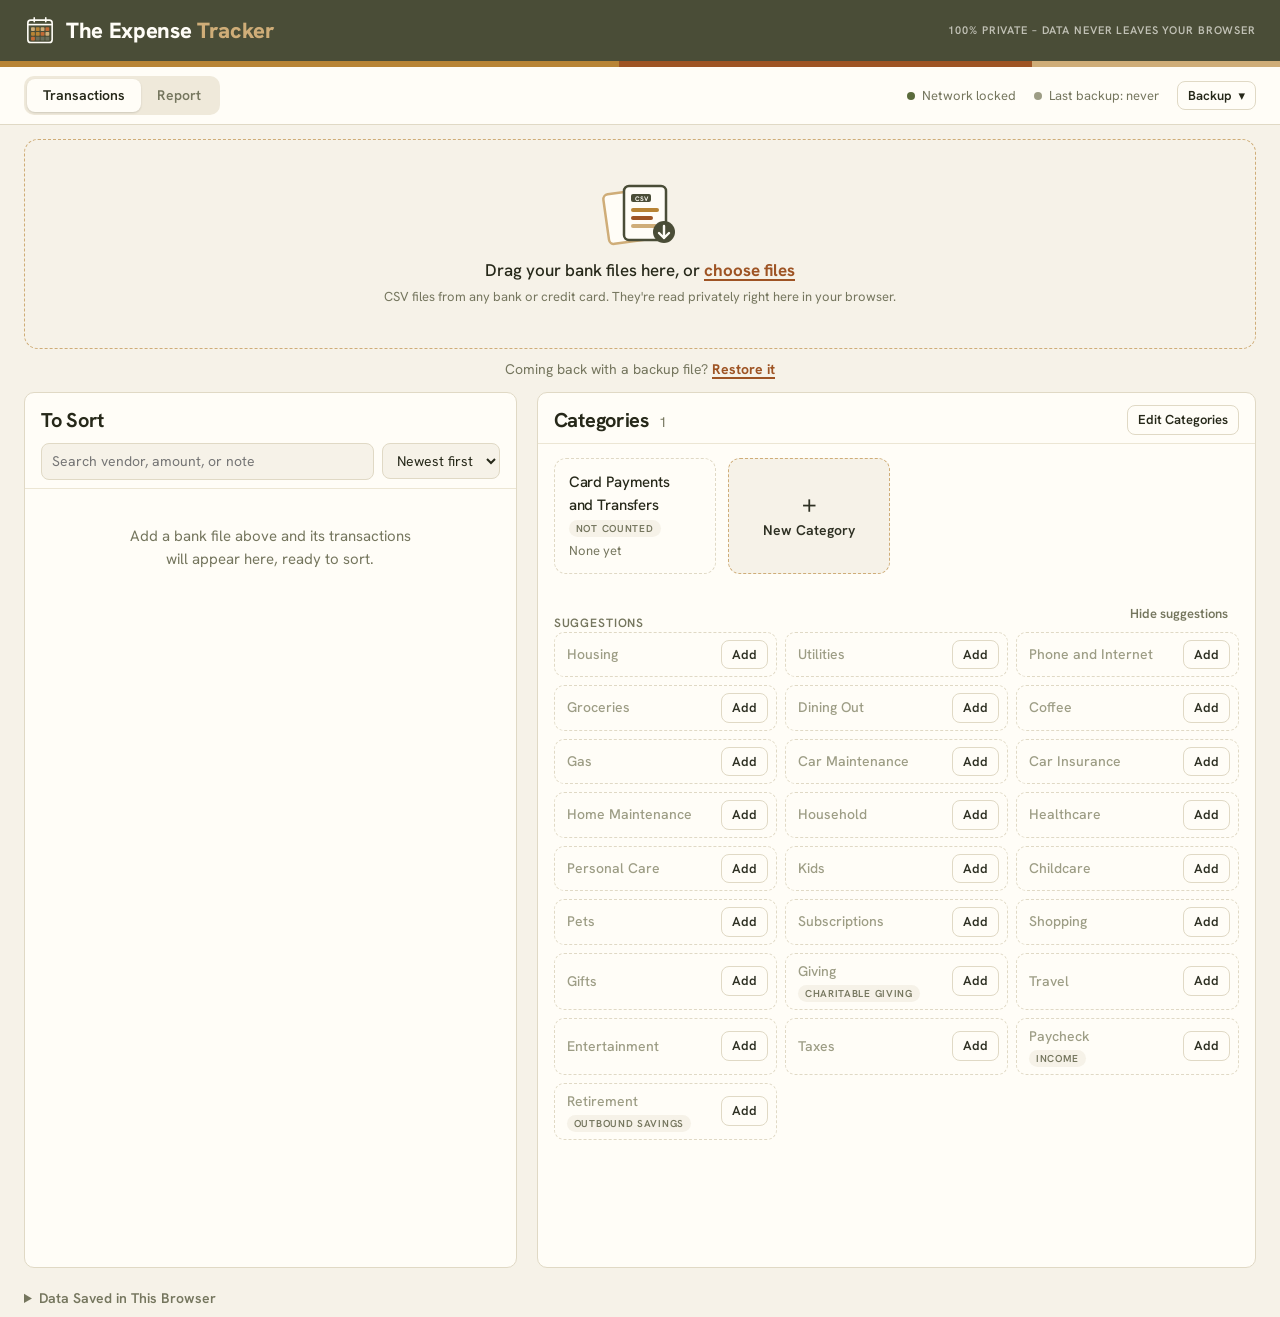
==== index.html @ 22656dd2 "Add files via upload v1.0" ====
<!doctype html>
<html lang="en">
<head>
<meta charset="utf-8">
<!-- Network lock: this page may load only its own files and may not contact any server. -->
<meta http-equiv="Content-Security-Policy" content="default-src 'none'; script-src 'self'; style-src 'self'; font-src 'self'; img-src 'self' data: blob:; connect-src 'none'; worker-src 'none'; form-action 'none'; base-uri 'none'; object-src 'none'; require-trusted-types-for 'script'; trusted-types exceljs xml-reader">
<meta name="referrer" content="no-referrer">
<meta name="viewport" content="width=device-width, initial-scale=1, viewport-fit=cover">
<title>The Expense Tracker</title>
<link rel="icon" href="img/icon.svg" type="image/svg+xml">
<link rel="stylesheet" href="css/app.css">
<script type="module" src="js/app.js"></script>
</head>
<body>
<header class="app-header">
  <h1 class="wordmark">
    <svg class="logo" width="32" height="32" viewBox="0 0 100 100" aria-hidden="true" focusable="false"><rect x="12" y="16" width="76" height="70" rx="9" fill="none" stroke="#FFFDF7" stroke-width="5"/><path d="M12 30 H88" stroke="#FFFDF7" stroke-width="5"/><g stroke="#FFFDF7" stroke-width="5" stroke-linecap="round"><path d="M32 9 V21"/><path d="M68 9 V21"/></g><rect x="22" y="38" width="12" height="12" rx="2.5" fill="#CFAD78"/><rect x="37" y="38" width="12" height="12" rx="2.5" fill="#B88435"/><rect x="52" y="38" width="12" height="12" rx="2.5" fill="#CFAD78"/><rect x="67" y="38" width="12" height="12" rx="2.5" fill="#C26A35"/><rect x="22" y="53" width="12" height="12" rx="2.5" fill="#B88435"/><rect x="37" y="53" width="12" height="12" rx="2.5" fill="#B88435"/><rect x="52" y="53" width="12" height="12" rx="2.5" fill="#C26A35"/><rect x="67" y="53" width="12" height="12" rx="2.5" fill="#CFAD78"/><rect x="22" y="68" width="12" height="12" rx="2.5" fill="#C26A35"/><rect x="37" y="68" width="12" height="12" rx="2.5" fill="#FFFDF7" fill-opacity="0.18"/><rect x="52" y="68" width="12" height="12" rx="2.5" fill="#FFFDF7" fill-opacity="0.18"/><rect x="67" y="68" width="12" height="12" rx="2.5" fill="#FFFDF7" fill-opacity="0.18"/></svg>
    <span class="wm-text">The Expense <span>Tracker</span></span>
  </h1>
  <p class="privacy-tag">100% private – Data never leaves your browser</p>
</header>
<div class="ribbon" aria-hidden="true"><span class="r-ochre"></span><span class="r-rust"></span><span class="r-sand"></span></div>

<div class="toolbar">
  <nav class="page-switch" aria-label="Pages">
    <button type="button" class="seg-btn" data-page="transactions" aria-current="page">Transactions</button>
    <button type="button" class="seg-btn" data-page="report">Report</button>
  </nav>
  <div class="status" role="status" aria-live="polite">
    <span class="status-item"><span class="dot" id="net-dot"></span><span id="net-text">Checking network lock…</span></span>
    <span class="status-item" id="persist-item" hidden><span class="dot" id="persist-dot"></span><span id="persist-text"></span></span>
    <span class="status-item"><span class="dot" id="backup-dot"></span><span id="backup-text">Last backup: never</span></span>
  </div>
  <div class="menu-wrap">
    <button type="button" class="btn btn-small menu-btn" id="backup-menu-btn" aria-haspopup="menu" aria-expanded="false" aria-controls="backup-menu">Backup <span aria-hidden="true">▾</span></button>
    <div class="menu" id="backup-menu" role="menu" hidden>
      <button type="button" role="menuitem" class="menu-item" id="backup-btn">Save backup<span class="menu-note">An Excel file of your report and transactions that can also restore everything</span></button>
      <button type="button" role="menuitem" class="menu-item" id="restore-btn">Restore from backup<span class="menu-note">Load a backup file you saved earlier</span></button>
    </div>
    <input type="file" id="restore-input" accept=".xlsx,.json,application/vnd.openxmlformats-officedocument.spreadsheetml.sheet,application/json" class="visually-hidden" tabindex="-1">
  </div>
</div>

<div class="banners" id="banners"></div>

<div id="page-transactions">
<section class="accounts-bar" aria-labelledby="import-heading" id="import-section">
  <div class="accounts-head" id="accounts-head" hidden>
    <h2 id="import-heading" class="zone-title">Accounts</h2>
    <div class="account-chips" id="account-chips"></div>
    <button type="button" class="btn btn-quiet btn-small" id="manage-toggle" aria-expanded="false" aria-controls="accounts-manage" hidden>Manage accounts</button>
  </div>
  <div class="import-zone" id="import-zone">
    <svg class="zone-art" width="84" height="64" viewBox="0 0 84 64" aria-hidden="true" focusable="false">
      <rect x="8" y="10" width="40" height="50" rx="5" fill="#FFFDF7" stroke="#CFAD78" stroke-width="2.5" transform="rotate(-8 28 35)"/>
      <rect x="26" y="4" width="42" height="54" rx="5" fill="#FFFDF7" stroke="#4A4D37" stroke-width="2.5"/>
      <rect x="33" y="12" width="20" height="8" rx="2" fill="#4A4D37"/>
      <text x="43" y="18.6" text-anchor="middle" font-family="Hanken Grotesk, sans-serif" font-size="6.5" font-weight="700" fill="#FFFDF7">CSV</text>
      <rect x="33" y="26" width="28" height="4" rx="2" fill="#B88435"/>
      <rect x="33" y="34" width="22" height="4" rx="2" fill="#9E5424"/>
      <rect x="33" y="42" width="26" height="4" rx="2" fill="#CFAD78"/>
      <circle cx="66" cy="50" r="11" fill="#4A4D37"/>
      <path d="M66 44 V56 M61 51 L66 56 L71 51" stroke="#FFFDF7" stroke-width="2.4" fill="none" stroke-linecap="round" stroke-linejoin="round"/>
    </svg>
    <div class="zone-copy">
      <p class="zone-text">Drag your bank files here, or <button type="button" class="zone-link" id="import-choose">choose files</button></p>
      <p class="zone-sub">CSV files from any bank or credit card. They're read privately right here in your browser.</p>
    </div>
    <input type="file" id="import-input" accept=".csv,.txt,.tsv,text/csv" multiple class="visually-hidden" tabindex="-1">
  </div>
  <p class="restore-hint" id="restore-hint" hidden>Coming back with a backup file? <button type="button" class="zone-link" id="restore-hint-btn">Restore it</button></p>
  <div class="review" id="import-review" hidden></div>
  <div class="result" id="import-result" hidden></div>
  <div id="accounts-manage" hidden>
    <p class="lede small">Rename an account by editing its name. Files are read here in your browser and never uploaded anywhere.</p>
    <div class="accounts" id="accounts-list"></div>
  </div>
  <div class="dup-review" id="dup-review" hidden></div>
</section>

<main class="workspace" id="workspace">
  <section class="column inbox-col" aria-labelledby="inbox-heading">
    <div class="col-head">
      <div class="col-title">
        <h2 id="inbox-heading">To Sort</h2>
        <span class="col-count" id="inbox-count"></span>
        <div class="year-tabs" id="year-tabs" role="tablist" aria-label="Year"></div>
      </div>
      <div class="inbox-tools">
        <label class="search">
          <span class="visually-hidden">Search transactions</span>
          <input type="search" id="inbox-search" placeholder="Search vendor, amount, or note" autocomplete="off">
        </label>
        <label class="sort">
          <span class="visually-hidden">Sort</span>
          <select id="inbox-sort">
            <option value="newest">Newest first</option>
            <option value="oldest">Oldest first</option>
            <option value="az">Vendor A–Z</option>
            <option value="za">Vendor Z–A</option>
          </select>
        </label>
      </div>
      <div class="selection-bar" id="selection-bar"></div>
    </div>
    <div class="inbox" id="inbox" role="list" aria-labelledby="inbox-heading"></div>
  </section>

  <section class="column cats-col" aria-labelledby="cats-heading">
    <div class="col-head">
      <div class="col-title">
        <h2 id="cats-heading">Categories</h2>
        <span class="col-count" id="cats-count"></span>
        <button type="button" class="btn btn-small edit-cats" id="edit-cats" aria-pressed="false" hidden>Edit Categories</button>
      </div>
    </div>
    <div class="cat-scroll">
      <div class="cat-grid" id="cat-grid"></div>
      <div class="suggestions" id="suggestions" hidden></div>
    </div>
  </section>
</main>
</div>

<main class="report-page" id="page-report" hidden>
  <div id="report-root"></div>
</main>

<details class="data-panel" id="data-panel">
  <summary>Data Saved in This Browser</summary>
  <div class="data-body">
    <p class="lede">Everything you add stays in this browser on this computer. A backup file is your copy to keep.</p>
    <div class="counts">
      <div class="count"><div class="label">Accounts</div><div class="value" id="count-accounts">0</div></div>
      <div class="count"><div class="label">Transactions</div><div class="value" id="count-transactions">0</div></div>
      <div class="count"><div class="label">Categories</div><div class="value" id="count-categories">0</div></div>
      <div class="count"><div class="label">Sorted</div><div class="value" id="count-sorted">0%</div></div>
    </div>

    <div class="confirm" id="restore-confirm" hidden>
      <p id="restore-summary"></p>
      <p>Restoring replaces everything currently saved in this browser.</p>
      <div class="actions">
        <button type="button" class="btn btn-danger" id="restore-yes">Replace my data</button>
        <button type="button" class="btn" id="restore-no">Cancel</button>
      </div>
    </div>

    <h3 class="tools-title">Delete Your Data</h3>
    <p class="lede small">Removes every account, transaction, and category from this browser, for example when you're done using a shared computer. Save a backup first if you might want them later.</p>
    <div class="tools">
      <button type="button" class="btn" id="demo-btn" hidden>Load demo data</button>
      <button type="button" class="btn" id="erase-btn">Delete all data from this browser</button>
    </div>
    <div class="confirm" id="erase-confirm" hidden>
      <p>Delete every account, transaction, and category saved in this browser? This can't be undone unless you have a backup.</p>
      <div class="actions">
        <button type="button" class="btn btn-danger" id="erase-yes">Delete everything</button>
        <button type="button" class="btn" id="erase-no">Cancel</button>
      </div>
    </div>
  </div>
</details>

<div class="toast" id="toast" role="status" aria-live="polite" hidden></div>
</body>
</html>
---- css/app.css ----
/* The Expense Tracker — app styles.
   Layout concept: a calm cream workspace; a slim olive header, a status strip,
   then the working area (inbox left, categories right from stage 3 on).
   Single deliberate light look built on the Marigold brand palette. */

@font-face {
  font-family: "Hanken Grotesk";
  src: url("../fonts/hanken-grotesk-latin-400-normal.woff2") format("woff2");
  font-weight: 400;
  font-display: swap;
}
@font-face {
  font-family: "Hanken Grotesk";
  src: url("../fonts/hanken-grotesk-latin-500-normal.woff2") format("woff2");
  font-weight: 500;
  font-display: swap;
}
@font-face {
  font-family: "Hanken Grotesk";
  src: url("../fonts/hanken-grotesk-latin-600-normal.woff2") format("woff2");
  font-weight: 600;
  font-display: swap;
}
@font-face {
  font-family: "Hanken Grotesk";
  src: url("../fonts/hanken-grotesk-latin-700-normal.woff2") format("woff2");
  font-weight: 700;
  font-display: swap;
}

@font-face {
  font-family: "Hanken Grotesk";
  src: url("../fonts/hanken-grotesk-latin-800-normal.woff2") format("woff2");
  font-weight: 800;
  font-display: swap;
}

:root {
  /* Brand */
  --olive: #4A4D37;
  --olive-deep: #2E3023;
  --ochre: #B88435;
  --rust: #9E5424;
  --sand: #CFAD78;
  --sand-soft: #EADCBC;
  /* Surfaces and text */
  --paper: #F6F2E8;
  --card: #FFFDF7;
  --ink: #262819;
  --muted: #75765E;
  --faint: #9D9D85;
  --line: #E0D9C5;
  --line-soft: #ECE6D4;
  /* Status */
  --good: #5A6B3B;
  --good-bg: #E9EDDD;
  --warn: #8A5E1C;
  --warn-bg: #F6E7C8;
  --alert: #9E5424;
  --alert-bg: #F5E1D3;
  /* Type */
  --display: "Hanken Grotesk", "Segoe UI", system-ui, -apple-system, sans-serif;
  --body: "Hanken Grotesk", "Segoe UI", system-ui, -apple-system, sans-serif;
  --radius: 10px;
  color-scheme: light;
}

* { box-sizing: border-box; }

html, body { height: 100%; }

body {
  margin: 0;
  background: var(--paper);
  color: var(--ink);
  font-family: var(--body);
  font-size: 15px;
  line-height: 1.5;
}

button, input, select { font: inherit; color: inherit; }

:focus-visible { outline: 2px solid var(--ochre); outline-offset: 2px; }

[hidden] { display: none !important; }

.visually-hidden {
  position: absolute; width: 1px; height: 1px; overflow: hidden;
  clip: rect(0 0 0 0); white-space: nowrap;
}

/* Header */
.app-header {
  background: var(--olive);
  color: var(--card);
  padding-block: 14px;
  padding-inline: 24px;
  display: flex;
  flex-wrap: wrap;
  align-items: center;
  justify-content: space-between;
  gap: 12px;
}
.wordmark {
  font-family: var(--display);
  font-size: 22px;
  font-weight: 800;
  margin: 0;
  letter-spacing: -0.015em;
}
.wordmark { display: flex; align-items: center; gap: 10px; }
.wordmark .logo { flex: none; }
.wm-text span { color: var(--sand); }

/* Brand ribbon under the header: ochre, rust, sand, echoing the arc logo */
.ribbon { display: flex; height: 6px; }
.ribbon span { display: block; }
.r-ochre { flex: 3; background: var(--ochre); }
.r-rust { flex: 2; background: var(--rust); }
.r-sand { flex: 1.2; background: var(--sand); }
.privacy-tag {
  margin: 0 0 0 auto; font-size: 11px; font-weight: 600; letter-spacing: 0.08em; text-transform: uppercase;
  color: rgba(255, 253, 247, 0.66); white-space: nowrap;
}

/* Buttons */
.btn {
  border: 1px solid var(--line);
  background: var(--card);
  color: var(--ink);
  border-radius: 8px;
  padding: 7px 14px;
  font-weight: 600;
  font-size: 14px;
  cursor: pointer;
}
.btn:hover { border-color: var(--sand); }
.btn-on-dark {
  background: transparent;
  color: var(--card);
  border-color: rgba(255, 253, 247, 0.35);
}
.btn-on-dark:hover { border-color: var(--sand); background: rgba(255, 253, 247, 0.08); }
.btn-primary { background: var(--olive); color: var(--card); border-color: var(--olive); }
.btn-primary:hover { background: var(--olive-deep); border-color: var(--olive-deep); }
.btn-danger { background: var(--rust); color: var(--card); border-color: var(--rust); }
.btn-danger:hover { background: #84451D; border-color: #84451D; }
.btn-quiet { background: transparent; border-color: transparent; color: var(--muted); }
.btn-quiet:hover { color: var(--ink); border-color: var(--line); }
.btn:disabled { opacity: 0.55; cursor: not-allowed; }

/* Toolbar under the banner: page switch, status, backup menu */
.toolbar {
  display: flex;
  flex-wrap: wrap;
  align-items: center;
  gap: 10px 18px;
  padding-block: 9px;
  padding-inline: 24px;
  background: var(--card);
  border-bottom: 1px solid var(--line);
  font-size: 13px;
  color: var(--muted);
}
.page-switch { display: inline-flex; background: #EFE9DA; border-radius: 10px; padding: 3px; }
.seg-btn {
  border: 0; background: transparent; color: var(--muted); cursor: pointer;
  font-weight: 600; font-size: 14px; padding: 6px 16px; border-radius: 8px;
}
.seg-btn:hover { color: var(--ink); }
.seg-btn[aria-current="page"] { background: var(--card); color: var(--ink); box-shadow: 0 1px 2px rgba(38, 40, 25, 0.16); }
/* Everything sorted: the Report button glows until it's opened */
.seg-btn.ready { position: relative; color: var(--ink); background: var(--sand-soft); box-shadow: 0 0 0 2px var(--ochre); animation: ready-glow 1.8s ease-in-out 3; }
.seg-btn.ready::after {
  content: ""; position: absolute; top: 3px; right: 4px; width: 7px; height: 7px; border-radius: 50%; background: var(--rust);
}
@keyframes ready-glow { 0%, 100% { box-shadow: 0 0 0 2px var(--ochre); } 50% { box-shadow: 0 0 0 5px rgba(184, 132, 53, 0.35); } }
.status { display: flex; flex-wrap: wrap; align-items: center; gap: 6px 18px; margin-left: auto; }
.menu-wrap { position: relative; }
.menu-btn { display: inline-flex; align-items: center; gap: 6px; }
.menu {
  position: absolute; right: 0; top: calc(100% + 6px); z-index: 20;
  width: 250px; background: var(--card); border: 1px solid var(--line); border-radius: 10px;
  box-shadow: 0 8px 24px rgba(38, 40, 25, 0.14); padding: 5px; display: grid; gap: 2px;
}
.menu-item {
  display: grid; gap: 2px; text-align: left; border: 0; background: transparent; border-radius: 7px;
  padding: 8px 10px; cursor: pointer; color: var(--ink); font-weight: 600; font-size: 14px;
}
.menu-item:hover, .menu-item:focus-visible { background: var(--paper); outline: none; }
.menu-note { font-weight: 400; font-size: 12px; color: var(--muted); }
.report-page { max-width: 1480px; margin-inline: auto; padding: 20px 24px; }

.status-item { display: inline-flex; align-items: center; gap: 7px; }
.dot { width: 8px; height: 8px; border-radius: 50%; background: var(--faint); flex: none; }
.dot.good { background: var(--good); }
.dot.warn { background: var(--ochre); }
.dot.alert { background: var(--rust); }
.status-item strong { color: var(--ink); font-weight: 600; }

/* Banners */
.banners { display: grid; gap: 8px; padding-inline: 24px; padding-block: 12px 0; max-width: 1480px; margin-inline: auto; }
.banners:empty { display: none; }
.banner {
  border-radius: var(--radius);
  padding: 10px 14px;
  font-size: 14px;
  display: flex;
  gap: 12px;
  align-items: flex-start;
  justify-content: space-between;
}
.banner p { margin: 0; min-width: 0; }
.banner.warn { background: var(--warn-bg); color: var(--warn); }
.banner.alert { background: var(--alert-bg); color: var(--alert); }
.banner.good { background: var(--good-bg); color: var(--good); }
.banner .btn { flex: none; padding: 3px 10px; font-size: 13px; }

.panel {
  background: var(--card);
  border: 1px solid var(--line);
  border-radius: var(--radius);
  padding: 20px 22px;
  min-width: 0;
}
.panel h2 {
  font-family: var(--display);
  font-weight: 700;
  font-size: 20px;
  margin: 0 0 6px;
  text-wrap: balance;
}
.panel p { margin: 0; max-width: 65ch; }
.panel .lede { color: var(--muted); }

.import-zone {
  margin-top: 0;
  border: 1.5px dashed var(--sand);
  border-radius: 14px;
  background: var(--paper);
  color: var(--muted);
  display: flex;
  flex-direction: column;
  align-items: center;
  justify-content: center;
  gap: 12px;
  min-height: 210px;
  padding: 28px 20px;
  text-align: center;
  cursor: pointer;
  transition: border-color 0.15s ease, background-color 0.15s ease;
}
.import-zone:hover { border-color: var(--ochre); background: #F2ECDD; }
.import-zone.dragging { border-color: var(--olive); border-style: solid; background: var(--sand-soft); }
.import-zone.compact { flex-direction: row; min-height: 112px; padding: 18px 24px; gap: 18px; }
.import-zone.compact .zone-copy { text-align: left; }
.zone-art { flex: none; }
.zone-copy { display: grid; gap: 4px; }
.zone-text { margin: 0; font-size: 17px; color: var(--ink); font-weight: 500; }
.zone-sub { margin: 0; font-size: 13px; color: var(--muted); }
.zone-link {
  border: 0; background: none; padding: 0; font: inherit; font-weight: 700; color: var(--rust);
  text-decoration: underline; text-decoration-thickness: 1.5px; text-underline-offset: 3px; cursor: pointer;
}
.zone-link:hover { color: #7E421C; }

h3 { font-family: var(--display); font-weight: 700; font-size: 17px; margin: 0; letter-spacing: -0.01em; text-wrap: balance; }
h4 { font-size: 12px; text-transform: uppercase; letter-spacing: 0.07em; color: var(--muted); margin: 18px 0 8px; font-weight: 600; }
.small { font-size: 13px; }
.muted { color: var(--muted); }
.lede.small { margin-top: 6px; }
.btn-small { padding: 4px 10px; font-size: 13px; }
.row-between { display: flex; flex-wrap: wrap; align-items: center; justify-content: space-between; gap: 8px; }
.row-between h4 { margin-bottom: 0; }
.actions { display: flex; flex-wrap: wrap; gap: 8px; margin-top: 14px; }
.error-text { color: var(--alert); font-weight: 600; margin-top: 10px; }
.warn-text { color: var(--warn); }

.review, .result, .dup-review {
  margin-top: 16px;
  border: 1px solid var(--line);
  border-radius: var(--radius);
  padding: 16px 18px;
  background: var(--card);
  min-width: 0;
}
.review { border-color: var(--sand); box-shadow: 0 0 0 3px var(--sand-soft); }
.review-head { display: flex; flex-wrap: wrap; align-items: baseline; justify-content: space-between; gap: 8px; }
.queue-note { font-size: 13px; color: var(--muted); }
.facts { margin: 6px 0 0; color: var(--ink); }
.notes { margin: 10px 0 0; padding-left: 18px; color: var(--muted); font-size: 14px; display: grid; gap: 4px; }
.unreadable { margin-top: 8px; font-size: 13px; color: var(--muted); }
.unreadable ul { margin: 6px 0 0; padding-left: 18px; }

.columns-grid { display: grid; grid-template-columns: repeat(auto-fit, minmax(200px, 1fr)); gap: 10px 14px; margin-bottom: 6px; }
.field { display: grid; gap: 4px; font-size: 13px; color: var(--muted); }
.field select, .inline-input {
  border: 1px solid var(--line);
  border-radius: 7px;
  padding: 6px 8px;
  background: var(--card);
  color: var(--ink);
  font-size: 14px;
  min-width: 0;
  max-width: 100%;
}

.table-wrap { overflow-x: auto; }
table.preview { border-collapse: collapse; width: 100%; font-size: 14px; font-variant-numeric: tabular-nums; }
table.preview th { text-align: left; font-size: 12px; color: var(--muted); font-weight: 600; padding: 4px 10px 6px 0; border-bottom: 1px solid var(--line); }
table.preview td { padding: 6px 10px 6px 0; border-bottom: 1px solid var(--line-soft); vertical-align: top; }
table.preview .num { text-align: right; white-space: nowrap; padding-right: 0; }
.out { color: var(--ink); }
.in { color: var(--good); }
.memo { color: var(--muted); }

.check { display: flex; gap: 8px; align-items: flex-start; margin-top: 12px; font-size: 14px; }
.check input { margin-top: 3px; }

.choices { display: grid; gap: 8px; }
.choice {
  display: flex; gap: 10px; align-items: flex-start;
  border: 1px solid var(--line); border-radius: 8px; padding: 9px 12px; cursor: pointer;
}
.choice.chosen { border-color: var(--olive); background: var(--paper); }
.choice input[type=radio] { margin-top: 4px; }
.choice-text { display: grid; gap: 4px; min-width: 0; flex: 1; }
.suggest { font-size: 13px; color: var(--good); }
.choice .inline-input { width: min(360px, 100%); }
.plan { margin-top: 12px; font-weight: 600; }

.accounts { margin-top: 16px; display: grid; grid-template-columns: repeat(auto-fill, minmax(280px, 1fr)); gap: 12px; }
.account { border: 1px solid var(--line); border-radius: var(--radius); padding: 12px 14px; min-width: 0; display: grid; gap: 4px; align-content: start; }
.account-top { display: flex; align-items: center; gap: 8px; }
.account-name {
  flex: 1; min-width: 0;
  font-family: var(--display); font-size: 16px; font-weight: 700;
  border: 1px solid transparent; border-radius: 6px; padding: 2px 6px; margin-left: -6px;
  background: transparent; color: var(--ink);
}
.account-name:hover { border-color: var(--line); }
.account-name:focus { border-color: var(--sand); background: var(--card); outline: none; }
.kind { font-size: 11px; text-transform: uppercase; letter-spacing: 0.07em; color: var(--muted); background: var(--paper); border-radius: 999px; padding: 2px 8px; flex: none; }
.account-meta { margin: 0; color: var(--muted); font-size: 13px; }
.account-actions { display: flex; flex-wrap: wrap; gap: 4px; margin-left: -10px; }
.history { margin: 6px 0 0; padding-left: 18px; font-size: 13px; display: grid; gap: 6px; }

.dup-list { list-style: none; margin: 10px 0 0; padding: 0; display: grid; gap: 10px; }
.dup-list li { border-top: 1px solid var(--line-soft); padding-top: 10px; }
.dup-pair { display: grid; grid-template-columns: repeat(auto-fit, minmax(240px, 1fr)); gap: 8px 16px; font-size: 14px; }
.tag { font-size: 11px; text-transform: uppercase; letter-spacing: 0.06em; background: var(--sand-soft); color: var(--olive-deep); border-radius: 4px; padding: 1px 6px; }
.dup-list .actions { margin-top: 8px; }

.counts {
  display: grid;
  grid-template-columns: repeat(auto-fit, minmax(150px, 1fr));
  gap: 12px;
  margin-top: 14px;
}
.count {
  border: 1px solid var(--line-soft);
  border-radius: 8px;
  padding: 10px 14px;
}
.count .label {
  font-size: 12px;
  text-transform: uppercase;
  letter-spacing: 0.06em;
  color: var(--muted);
}
.count .value {
  font-size: 22px;
  font-weight: 600;
  font-variant-numeric: tabular-nums;
}

/* Confirmation panel */
.confirm {
  margin-top: 14px;
  border-radius: var(--radius);
  padding: 14px 16px;
  background: var(--alert-bg);
  color: var(--alert);
  display: grid;
  gap: 10px;
}
.confirm p { margin: 0; }
.confirm .actions { display: flex; flex-wrap: wrap; gap: 8px; }

.tools { display: flex; flex-wrap: wrap; gap: 8px; margin-top: 12px; }
.note { font-size: 13px; color: var(--muted); margin-top: 10px; }

/* Toast */
.toast {
  position: fixed;
  left: 50%;
  bottom: calc(24px + env(safe-area-inset-bottom, 0px));
  transform: translateX(-50%);
  background: var(--olive-deep);
  color: var(--card);
  padding: 10px 16px;
  border-radius: 8px;
  font-size: 14px;
  max-width: calc(100% - 32px);
}



@media (prefers-reduced-motion: reduce) {
  * { animation: none !important; transition: none !important; }
}

/* ---------- Page tabs ---------- */


/* ---------- Accounts bar ---------- */
.accounts-bar { max-width: 1480px; margin-inline: auto; padding-inline: 24px; padding-block: 14px 0; }
.accounts-head { display: flex; flex-wrap: wrap; align-items: center; gap: 8px 10px; margin-bottom: 10px; }
.zone-title { font-family: var(--display); font-weight: 700; font-size: 17px; letter-spacing: -0.01em; margin: 0 6px 0 0; color: var(--ink); }
.account-chips { display: flex; flex-wrap: wrap; gap: 6px; }
.account-chips:empty { display: none; }
.chip {
  display: inline-flex; align-items: center; gap: 8px;
  border: 1px solid var(--line); background: var(--card); color: var(--ink);
  border-radius: 999px; padding: 4px 6px 4px 12px; font-size: 13px; font-weight: 600; cursor: pointer;
}
.chip:hover { border-color: var(--sand); }
.chip-count { background: var(--paper); color: var(--muted); border-radius: 999px; padding: 1px 8px; font-weight: 500; font-variant-numeric: tabular-nums; }
#accounts-manage { margin-top: 12px; }
#accounts-manage .accounts { margin-top: 8px; }

/* ---------- Workspace ---------- */
.workspace {
  max-width: 1480px;
  margin-inline: auto;
  padding-inline: 24px;
  padding-block: 12px;
  display: grid;
  grid-template-columns: minmax(360px, 40%) minmax(0, 1fr);
  gap: 20px;
  /* Fills the whole screen when scrolled to, so each column scrolls on its own. */
  height: max(560px, 100vh);
  scroll-margin-top: 0;
}
.column {
  background: var(--card);
  border: 1px solid var(--line);
  border-radius: var(--radius);
  display: flex;
  flex-direction: column;
  min-height: 0;
  min-width: 0;
}
.col-head { padding: 12px 16px 8px; border-bottom: 1px solid var(--line-soft); display: grid; gap: 8px; }
.col-title { display: flex; align-items: baseline; gap: 10px; }
.col-title h2 { font-family: var(--display); font-weight: 700; font-size: 20px; letter-spacing: -0.015em; margin: 0; }
.col-count { color: var(--muted); font-size: 14px; font-variant-numeric: tabular-nums; }

.year-tabs { display: flex; flex-wrap: wrap; gap: 4px; margin-left: auto; align-self: center; }
.year-tab {
  border: 1px solid var(--line); background: var(--card); color: var(--muted);
  border-radius: 7px; padding: 3px 12px; font-size: 13px; font-weight: 600; cursor: pointer; font-variant-numeric: tabular-nums;
}
.year-tab.active { background: var(--olive); border-color: var(--olive); color: var(--card); }

.inbox-tools { display: flex; gap: 8px; }
.search { flex: 1; min-width: 0; }
.search input, .sort select {
  width: 100%; border: 1px solid var(--line); border-radius: 8px; padding: 7px 10px;
  background: var(--paper); font-size: 14px; color: var(--ink);
}
.search input:focus, .sort select:focus { outline: 2px solid var(--ochre); outline-offset: 0; background: var(--card); }
.sort { flex: none; }
.selection-bar { display: flex; flex-wrap: wrap; align-items: center; gap: 6px; min-height: 26px; font-size: 13px; }
.selection-bar:empty { display: none; }
.sel-count { font-weight: 700; color: var(--olive-deep); }

/* ---------- Inbox bars ---------- */
.inbox { overflow-y: auto; padding: 8px 12px 14px; display: flex; flex-direction: column; gap: 4px; flex: 1; min-height: 0; }
.bar {
  --m: var(--olive);
  display: grid;
  grid-template-columns: minmax(0, 1fr) auto;
  background: var(--card);
  border: 1px solid var(--line);
  border-radius: 7px;
  overflow: hidden;
  flex: none;
  /* Bars scrolled out of view aren't drawn, which keeps a long inbox quick. */
  content-visibility: auto;
  contain-intrinsic-size: auto 36px;
}
.bar-main {
  display: flex; align-items: center; gap: 10px;
  min-width: 0; height: 34px; padding: 0 10px 0 0;
  background: transparent; border: 0; text-align: left; cursor: pointer; color: var(--ink); font-size: 14px;
}
.month-tab {
  align-self: stretch; flex: none; width: 46px;
  display: flex; align-items: center; justify-content: center; gap: 2px;
  background: var(--m); color: #FFFDF7;
  font-size: 11px; font-weight: 700; letter-spacing: 0.05em;
}
.bar-name { flex: 1; min-width: 0; white-space: nowrap; overflow: hidden; text-overflow: ellipsis; font-weight: 500; }
.bar-amount { flex: none; font-variant-numeric: tabular-nums; font-weight: 600; }
.bar-amount.in { color: var(--good); }
.pill {
  flex: none; font-size: 11px; font-weight: 600; color: var(--muted);
  background: var(--paper); border: 1px solid var(--line-soft); border-radius: 999px; padding: 1px 7px; white-space: nowrap;
}
.pill-warn { color: var(--warn); background: var(--warn-bg); border-color: transparent; }
.bar-expand {
  width: 34px; border: 0; border-left: 1px solid var(--line-soft); background: transparent; cursor: pointer; color: var(--muted);
  display: flex; align-items: center; justify-content: center; font-size: 20px;
}
.bar-expand:hover { color: var(--ink); background: var(--paper); }
.chev { display: inline-block; transition: transform 0.15s ease; line-height: 1; }
.bar.expanded .chev { transform: rotate(90deg); }
.bar:hover { border-color: var(--sand); }

.bar.selected { background: var(--m); border-color: var(--ink); box-shadow: 0 0 0 1px var(--ink); }
.bar.selected .bar-main, .bar.selected .bar-amount, .bar.selected .bar-amount.in, .bar.selected .bar-expand { color: #FFFDF7; }
.bar.selected .month-tab { background: rgba(0, 0, 0, 0.2); }
.bar.selected .bar-expand { border-left-color: rgba(255, 253, 247, 0.25); }
.bar.selected .bar-expand:hover { background: rgba(0, 0, 0, 0.12); }
.bar.selected .pill { background: rgba(255, 253, 247, 0.18); color: #FFFDF7; border-color: transparent; }
.tick { font-size: 12px; }

.bar-details {
  grid-column: 1 / -1; margin: 0; padding: 10px 14px 12px 56px;
  border-top: 1px solid var(--line-soft); background: var(--paper); color: var(--ink);
  display: grid; gap: 5px; font-size: 13px;
}
.detail { display: grid; grid-template-columns: 112px minmax(0, 1fr); gap: 10px; align-items: baseline; }
.detail dt { color: var(--muted); }
.detail dd { margin: 0; min-width: 0; overflow-wrap: anywhere; }
.detail.raw dd { font-family: ui-monospace, "SF Mono", Menlo, Consolas, monospace; font-size: 12px; color: var(--muted); }
.rename { display: grid; gap: 6px; }
.rename .inline-input { width: min(320px, 100%); }
.actions.tight { margin-top: 0; }

.empty { padding: 28px 12px; text-align: center; color: var(--muted); }
.empty p { margin: 0 auto; max-width: 36ch; }
.empty-action { margin-top: 14px; }
.all-sorted { padding-top: 40px; }
.all-sorted-title { font-family: var(--display); font-weight: 700; font-size: 18px; color: var(--ink); margin-bottom: 6px !important; }
.other-years { margin-top: 16px !important; }

/* ---------- Category grid ---------- */
.cat-scroll { overflow-y: auto; padding: 14px 16px 20px; flex: 1; min-height: 0; }
.cat-grid { display: grid; grid-template-columns: repeat(auto-fill, minmax(150px, 1fr)); gap: 12px; }
.cat {
  min-height: 104px; border: 1px solid var(--line); border-radius: 12px; background: var(--card);
  padding: 12px 14px; display: flex; flex-direction: column; gap: 4px; min-width: 0;
}
.cat-name { font-family: var(--body); font-weight: 500; font-size: 15px; margin: 0; overflow-wrap: anywhere; }
.cat-count { margin-top: auto; color: var(--muted); font-size: 13px; font-variant-numeric: tabular-nums; }
.cat-type {
  align-self: flex-start; font-size: 10px; text-transform: uppercase; letter-spacing: 0.07em;
  background: var(--paper); color: var(--muted); border-radius: 999px; padding: 1px 7px; font-weight: 600; white-space: nowrap;
}
.cat.type-income { border-color: #C9D3B2; }
.cat.type-saving { border-color: #D9C49A; }
.cat.type-excluded { border-style: dashed; }
.cat-add {
  align-items: center; justify-content: center; text-align: center; cursor: pointer;
  border: 1.5px dashed var(--sand); background: var(--paper); color: var(--olive-deep); font-weight: 600; font-size: 14px;
}
.cat-add:hover { border-color: var(--olive); background: var(--sand-soft); }
.cat-add .plus { font-size: 26px; line-height: 1; font-weight: 400; }
.cat-form { gap: 8px; border-color: var(--olive); }
.cat-form .inline-input, .cat-form select { width: 100%; border: 1px solid var(--line); border-radius: 7px; padding: 6px 8px; background: var(--card); font-size: 14px; }
.type-hint { margin: 0; }
.cat-grid.dense { grid-template-columns: repeat(auto-fill, minmax(128px, 1fr)); gap: 10px; }
.cat-grid.dense .cat { min-height: 84px; padding: 10px 12px; }
.cat-grid.very-dense { grid-template-columns: repeat(auto-fill, minmax(112px, 1fr)); gap: 8px; }
.cat-grid.very-dense .cat { min-height: 70px; padding: 8px 10px; }
.cat-grid.very-dense .cat-name { font-size: 14px; }
.cat-grid.dense .cat-form, .cat-grid.very-dense .cat-form { grid-column: span 2; }

.suggestions { margin-top: 22px; }
.sug-grid { display: grid; grid-template-columns: repeat(auto-fill, minmax(170px, 1fr)); gap: 8px; }
.sug {
  display: grid; grid-template-columns: minmax(0, 1fr) auto; align-items: center; gap: 8px;
  border: 1px dashed var(--line); border-radius: 10px; padding: 7px 8px 7px 12px; color: var(--faint); background: transparent;
}
.sug-text { display: grid; gap: 3px; justify-items: start; min-width: 0; }
.sug-name { font-weight: 500; font-size: 14px; }
.sug .btn { color: var(--olive-deep); }

/* ---------- Moving transactions ---------- */
.cat:not(.cat-form):not(.editing):not(.cat-confirm) { cursor: pointer; }
.cat:not(.cat-add):not(.cat-form):not(.editing):not(.cat-confirm):hover { border-color: var(--sand); }
.cat.open { border-color: var(--olive); box-shadow: 0 0 0 1px var(--olive); background: var(--paper); }
.cat-freq { align-self: flex-start; font-size: 12px; color: var(--muted); }
.edit-cats { margin-left: auto; align-self: center; }

.drag-ghost {
  position: fixed; top: -100px; left: -100px; z-index: 50;
  background: var(--olive-deep); color: var(--card); font-size: 13px; font-weight: 600;
  padding: 6px 12px; border-radius: 999px; white-space: nowrap; max-width: 260px; overflow: hidden; text-overflow: ellipsis;
}
.is-dragging .bar { cursor: grabbing; }
.is-dragging .cat:not(.editing):not(.cat-add):not(.cat-form) { border-style: dashed; border-color: var(--sand); }
.cat.drop-target, .cat.drop-target:hover {
  border-style: solid !important; border-color: var(--olive) !important; background: var(--sand-soft); box-shadow: 0 0 0 2px var(--olive);
}
.inbox-col.can-drop .inbox { outline: 2px dashed var(--sand); outline-offset: -6px; border-radius: 8px; }
.inbox-col.drop-target .inbox { outline-color: var(--olive); outline-style: solid; background: var(--sand-soft); }
.cat-panel.drop-target { box-shadow: 0 0 0 2px var(--olive); }

.month-tab.moved { background-image: linear-gradient(135deg, transparent 0 calc(100% - 9px), rgba(255, 253, 247, 0.85) calc(100% - 9px)); }

/* "Move to…" menu */
.menu-anchor { position: relative; display: inline-flex; }
.move-menu {
  position: absolute; top: calc(100% + 4px); left: 0; z-index: 20; width: 260px;
  background: var(--card); border: 1px solid var(--line); border-radius: 10px;
  box-shadow: 0 10px 28px rgba(38, 40, 25, 0.18); padding: 6px; display: grid; gap: 6px;
}
.move-filter {
  width: 100%; border: 1px solid var(--line); border-radius: 7px; padding: 6px 8px; background: var(--paper); font-size: 14px;
}
.move-filter:focus { outline: 2px solid var(--ochre); outline-offset: 0; background: var(--card); }
.move-list { max-height: 260px; overflow-y: auto; display: grid; gap: 1px; }
.move-opt {
  display: flex; align-items: center; justify-content: space-between; gap: 8px;
  padding: 6px 8px; border-radius: 6px; cursor: pointer; font-size: 14px;
}
.move-opt.active { background: var(--sand-soft); }
.move-opt.inbox { color: var(--olive-deep); font-weight: 600; border-bottom: 1px solid var(--line-soft); border-radius: 6px 6px 0 0; }
.move-name { min-width: 0; overflow-wrap: anywhere; }
.move-empty { margin: 4px 8px 6px; font-size: 13px; color: var(--muted); }

/* Open box */
.cat-panel {
  --arrow-x: 40px;
  grid-column: 1 / -1; position: relative; margin-top: 2px;
  background: var(--paper); border: 1px solid var(--olive); border-radius: 12px;
  padding: 12px 14px 14px; display: grid; gap: 8px; min-width: 0;
}
.cat-panel::before {
  content: ""; position: absolute; top: -8px; left: calc(var(--arrow-x) - 7px);
  width: 14px; height: 14px; background: var(--paper);
  border-left: 1px solid var(--olive); border-top: 1px solid var(--olive); transform: rotate(45deg);
}
.panel-head { display: flex; flex-wrap: wrap; align-items: center; gap: 6px 10px; }
.panel-head h3 { font-weight: 600; }
.panel-close { margin-left: auto; }
.panel-tools { display: flex; }
.panel-search {
  flex: 1; min-width: 0; border: 1px solid var(--line); border-radius: 8px; padding: 6px 10px; background: var(--card); font-size: 14px;
}
.panel-search:focus { outline: 2px solid var(--ochre); outline-offset: 0; }
.panel-list { display: flex; flex-direction: column; gap: 4px; max-height: min(440px, 55vh); overflow-y: auto; padding: 2px; }
.panel-empty { margin: 6px 2px; color: var(--muted); font-size: 14px; max-width: 60ch; }

/* Splits and inline controls in the details */
.inline-select {
  border: 1px solid var(--line); border-radius: 7px; padding: 3px 6px; background: var(--card); font-size: 13px; max-width: 100%;
}
.split-editor { display: grid; gap: 6px; }
.split-editor > p { margin: 0; }
.split-row { display: flex; align-items: center; gap: 8px; }
.split-row > span { width: 48px; color: var(--muted); }
.split-row .inline-input { width: 110px; font-variant-numeric: tabular-nums; }
.split-remaining { font-weight: 600; color: var(--warn); }
.split-remaining.done { color: var(--good); }
.split-editor .error-text { margin-top: 0; }

/* Edit Categories */
@keyframes wiggle {
  0%, 100% { transform: rotate(-0.7deg); }
  50% { transform: rotate(0.7deg); }
}
.cat.editing {
  animation: wiggle 0.32s ease-in-out infinite; animation-delay: var(--wiggle-delay, 0s);
  border-color: var(--sand); gap: 6px; min-height: 0;
}
.cat.editing:hover, .cat.editing:focus-within, .cat.cat-dragging { animation: none; }
.cat.editing:focus-within { border-color: var(--olive); }
.edit-top { display: flex; align-items: center; gap: 4px; }
.drag-handle {
  flex: none; cursor: grab; color: var(--faint); font-size: 12px; letter-spacing: -2px; padding: 4px 4px 4px 0; user-select: none;
}
.drag-handle:hover { color: var(--ink); }
.cat.editing .inline-input, .cat.editing .inline-select {
  width: 100%; min-width: 0; border: 1px solid var(--line); border-radius: 7px; padding: 5px 7px; background: var(--card); font-size: 14px;
}
.cat.editing .inline-select { font-size: 13px; padding: 4px 6px; }
.cat.editing .error-text { margin-top: 0; }
.edit-actions { display: flex; align-items: center; gap: 2px; margin-top: auto; }
.edit-actions .btn { padding: 2px 8px; }
.edit-actions .del-btn { margin-left: auto; color: var(--rust); }
.cat.drop-before { box-shadow: -5px 0 0 -1px var(--ochre); }
.cat.drop-after { box-shadow: 5px 0 0 -1px var(--ochre); }
.cat.cat-dragging { opacity: 0.45; }
.cat-confirm { border-color: var(--rust); background: var(--alert-bg); gap: 8px; min-height: 0; }
.cat-confirm p { margin: 0; font-size: 13px; }
.cat-grid.dense .cat.editing, .cat-grid.very-dense .cat.editing,
.cat-grid.dense .cat-confirm, .cat-grid.very-dense .cat-confirm { min-height: 0; }
.cat-grid.editing, .cat-grid.editing.dense, .cat-grid.editing.very-dense { grid-template-columns: repeat(auto-fill, minmax(210px, 1fr)); gap: 12px; }

/* Toast with an action */
.toast:not([hidden]) { display: flex; align-items: center; gap: 14px; }
.toast-action {
  border: 1px solid rgba(255, 253, 247, 0.4); background: transparent; color: var(--sand);
  border-radius: 6px; padding: 2px 10px; font-weight: 700; cursor: pointer; font-size: 14px;
}
.toast-action:hover { background: rgba(255, 253, 247, 0.1); color: var(--card); }

.move-menu.up { top: auto; bottom: calc(100% + 4px); }
.move-menu.right { left: auto; right: 0; }

/* ---------- Report ---------- */
.seg-btn[aria-pressed="true"] { background: var(--card); color: var(--ink); box-shadow: 0 1px 2px rgba(38, 40, 25, 0.16); }
.report-controls { display: flex; flex-wrap: wrap; align-items: center; gap: 10px 16px; margin-bottom: 14px; }
.report-controls h2 { font-family: var(--display); font-weight: 700; font-size: 22px; letter-spacing: -0.015em; margin: 0 6px 0 0; }
.report-controls .year-tabs { margin-left: auto; }
.restore-hint { margin: 10px 2px 0; font-size: 14px; color: var(--muted); text-align: center; }
.view-switch .seg-btn, .type-switch .seg-btn { font-size: 13px; padding: 5px 14px; }
.vendor-tools { flex-basis: 100%; display: flex; flex-wrap: wrap; align-items: center; gap: 10px; }
.vendor-search {
  flex: 0 1 280px; min-width: 0; border: 1px solid var(--line); border-radius: 8px; padding: 6px 10px; background: var(--card); font-size: 14px;
}
.vendor-search:focus { outline: 2px solid var(--ochre); outline-offset: 0; }

.report-notices { display: grid; gap: 8px; margin-bottom: 14px; }
.notice {
  display: flex; flex-wrap: wrap; align-items: center; justify-content: space-between; gap: 8px 16px;
  border-radius: 8px; padding: 9px 14px; font-size: 14px;
}
.notice p { margin: 0; max-width: 80ch; }
.notice.warn { background: var(--warn-bg); color: var(--warn); }
.notice.warn .btn { color: var(--ink); }
.notice.ask { background: var(--card); border: 1px solid var(--sand); }

.table-scroll {
  position: relative; overflow: auto; max-height: calc(100vh - 150px);
  background: var(--card); border: 1px solid var(--line); border-radius: var(--radius);
}
.report-table { border-collapse: separate; border-spacing: 0; width: 100%; font-size: 14px; font-variant-numeric: tabular-nums; }
.report-table th, .report-table td { padding: 0; border-bottom: 1px solid var(--line-soft); white-space: nowrap; }
.report-table thead th {
  position: sticky; top: 0; z-index: 2; background: var(--card);
  font-size: 12px; font-weight: 700; letter-spacing: 0.05em; text-transform: uppercase; color: var(--muted);
  padding: 10px 10px 8px; border-bottom: 1px solid var(--line);
}
.report-table .name-col {
  position: sticky; left: 0; z-index: 1; background: var(--card); text-align: left;
  min-width: 190px; max-width: 260px; padding: 0 12px 0 16px; border-right: 1px solid var(--line-soft);
}
.report-table thead .name-col { z-index: 3; }
.report-table tbody th.name-col { font-weight: 500; height: 34px; }
.row-name { display: inline-block; max-width: 210px; overflow: hidden; text-overflow: ellipsis; vertical-align: middle; }
.freq-tag {
  margin-left: 6px; font-size: 10px; text-transform: uppercase; letter-spacing: 0.06em; font-weight: 600;
  color: var(--olive-deep); background: var(--sand-soft); border-radius: 999px; padding: 1px 6px; vertical-align: middle;
}
.report-table .num { text-align: right; min-width: 84px; }
.report-table td.num { padding: 0 2px; }
.report-table td.avg, .report-table td.total:not(:has(button)), .report-table .sum-surplus td { padding: 0 12px; }
.report-table .total-col, .report-table td.total { border-left: 1px solid var(--line-soft); }
.report-table .avg-col, .report-table td.avg { background: #FAF6EC; }
.report-table thead .avg-col { background: #FAF6EC; }
.report-table td.total { font-weight: 600; }
.report-table .month-col.partial { color: var(--warn); }
.partial-mark { color: var(--warn); font-weight: 700; margin-left: 1px; }
.empty-cell { color: var(--faint); padding-right: 12px !important; }

.cell-btn {
  position: relative; display: block; width: 100%; height: 33px; padding: 0 10px;
  border: 0; background: transparent; color: inherit; font: inherit; text-align: right; cursor: pointer; border-radius: 5px;
}
.cell-btn:hover { background: var(--sand-soft); }
.cell-btn:focus-visible { outline: 2px solid var(--ochre); outline-offset: -2px; }
.flagged .cell-btn { color: var(--rust); font-weight: 600; }
.flag-dot { position: absolute; top: 5px; right: 3px; width: 6px; height: 6px; border-radius: 50%; background: var(--rust); }
.flag-dot.low, .flag-dot.empty { background: var(--ochre); }
.legend-dot { position: static; display: inline-block; vertical-align: middle; }

/* Snapshot: the summary block, set apart from the details below it */
.report-table .summary th.name-col { font-weight: 700; }
.report-table .summary td, .report-table .summary th { background: #F3EAD6; border-bottom-color: #E6D9BC; }
.report-table .summary td.avg { background: #EADDBF; }
.report-table .summary .sum-row th.name-col { box-shadow: inset 4px 0 0 var(--ochre); }
.band-row th {
  position: sticky; left: 0; text-align: left; padding: 9px 16px 8px !important;
  font-size: 12px; font-weight: 800; letter-spacing: 0.09em; text-transform: uppercase;
}
.band-note { margin-left: 12px; font-size: 13px; font-weight: 500; letter-spacing: 0; text-transform: none; }
.snapshot-band th { background: var(--olive) !important; color: var(--card); border-bottom: 0 !important; }
.snapshot-band .band-note { color: var(--sand); }
.details-band th {
  background: var(--card) !important; color: var(--olive-deep);
  padding-top: 30px !important; border-bottom: 2px solid var(--olive) !important;
}
.details-band .band-note { color: var(--muted); }
.report-table .sum-surplus th, .report-table .sum-surplus td { border-top: 2px solid var(--olive); border-bottom: 0 !important; font-weight: 700; height: 40px; }
.report-table .short { color: var(--rust); }
.report-table .sum-surplus .short { color: #A0603A; }
.section-row th { background: var(--paper) !important; border-bottom: 1px solid var(--line) !important; vertical-align: bottom; }
.report-table .section-row th.name-col {
  text-align: left; padding: 18px 12px 7px 16px !important; white-space: normal;
  font-family: var(--display); font-size: 15px; font-weight: 700; color: var(--ink) !important; letter-spacing: -0.01em;
}
.section-title { display: block; }
.section-row .sec-month {
  padding: 18px 10px 8px !important; font-size: 11px; font-weight: 700; letter-spacing: 0.06em; text-transform: uppercase; color: var(--muted);
}
.section-row .sec-month.partial { color: var(--warn); }
.section-row .sec-total { border-left: 1px solid var(--line-soft); }
.section-row .sec-avg { background: #F1EBDC !important; }
.section-note { display: block; margin-top: 2px; font-family: var(--body); font-size: 12px; font-weight: 500; color: var(--muted); letter-spacing: 0; }
.section-reimbursable .section-note { color: var(--warn); font-weight: 600; }
.section-excluded td, .section-excluded th.name-col { color: var(--muted); }
.cat-row:hover th.name-col, .cat-row:hover td { background-color: #FCF9F1; }

.report-legend { display: flex; flex-wrap: wrap; gap: 6px 20px; margin: 10px 2px 0; font-size: 13px; color: var(--muted); }
.spread-mark { color: var(--ochre); font-weight: 700; }
.report-empty { color: var(--muted); padding: 24px 4px; margin: 0; }
.report-start .actions { margin-top: 16px; }
.show-more { margin-top: 10px; }

/* Months down: the Snapshot (pinned) on the left, each category's column to the right.
   Column widths follow their titles, which stay on one line; everything is centered. */
.months-down { table-layout: auto; width: max-content; min-width: 100%; }
.months-down .c-month { width: 76px; }
.months-down th, .months-down td, .months-down .cell-btn { text-align: center !important; }
.months-down td.num { padding: 0 4px; min-width: 92px; }
.months-down .cell-btn { padding: 0 8px; }
/* Only sideways pinning: a sticky header inside a sideways-sticky table confuses
   browsers, and twelve months rarely need vertical scrolling. */
.months-down thead th, .months-down thead td { position: static; top: auto; padding: 0; white-space: nowrap; }
.months-down thead th.corner, .months-down thead th.snap-band, .months-down thead th.snap-col { position: sticky; }
.months-down .corner {
  left: 0; z-index: 3; background: var(--card); vertical-align: middle;
  padding: 0 10px !important; border-bottom: 1px solid var(--line);
  font-size: 11px !important; font-weight: 700 !important; letter-spacing: 0.06em; color: var(--muted) !important; text-transform: uppercase;
}
.months-down thead th { vertical-align: middle !important; }
.months-down .head-groups th { height: 36px; }
.months-down .snap-band {
  left: var(--pin-0, 76px); z-index: 2; padding: 0 14px !important; background: var(--olive) !important; color: var(--card) !important;
  font-size: 12px !important; font-weight: 800 !important; letter-spacing: 0.09em; border-right: 3px solid var(--ochre); border-bottom: 0 !important;
}
.months-down .group-head {
  padding: 0 12px !important; background: var(--paper) !important; color: var(--olive-deep) !important;
  font-size: 11px !important; font-weight: 800 !important; letter-spacing: 0.08em; line-height: 1.3;
  border-left: 2px solid var(--line); border-bottom: 1px solid var(--line);
}
.months-down .snap-band + .group-head { border-left: 0; }
.months-down .group-inner { display: inline-block; position: sticky; left: calc(var(--pin-end, 556px) + 10px); right: 10px; }
.group-label { display: inline; }
.group-note { display: inline; font-size: 11px; letter-spacing: 0; text-transform: none; color: var(--warn); font-weight: 700; }
.months-down .col-name {
  padding: 9px 14px !important; vertical-align: middle; line-height: 1.2; text-transform: none !important; letter-spacing: 0 !important;
  font-size: 13px !important; font-weight: 600 !important; color: var(--ink) !important; background: var(--card); white-space: nowrap;
}
.months-down .col-name .row-name { display: block; max-width: none; overflow: visible; }
.months-down .col-name .freq-tag { display: inline-block; margin: 3px 0 0; }
.months-down th.snap-col { font-weight: 700 !important; background: #F3EAD6 !important; border-bottom: 1px solid #E6D9BC !important; }

.months-down .snap-col { position: sticky; z-index: 1; background: #F3EAD6; }
.months-down [data-snap="0"].snap-col { left: var(--pin-0, 76px); }
.months-down [data-snap="1"].snap-col { left: var(--pin-1, 172px); }
.months-down [data-snap="2"].snap-col { left: var(--pin-2, 268px); }
.months-down [data-snap="3"].snap-col { left: var(--pin-3, 364px); }
.months-down [data-snap="4"].snap-col { left: var(--pin-4, 460px); }
.months-down .snap-last { border-right: 3px solid var(--ochre); font-weight: 700; }
.months-down td.snap-col { border-bottom-color: #E6D9BC; }
.months-down td.snap-col.short { color: var(--rust); }

.months-down .month-label {
  position: sticky; left: 0; z-index: 1; background: var(--card); padding: 0 10px;
  font-size: 12px; font-weight: 700; letter-spacing: 0.05em; color: var(--muted); text-transform: uppercase; height: 34px; white-space: nowrap;
}
.months-down .month-label.partial { color: var(--warn); }
.months-down td.det-col.group-start, .months-down th.det-col.group-start { border-left: 2px solid var(--line); }
.months-down td.heat { background: rgba(184, 132, 53, var(--heat)); }
.months-down td.type-excluded, .months-down th.type-excluded { color: var(--muted); }
.months-down td.type-reimbursable.avg, .months-down td.type-excluded.avg { color: var(--muted); }
.months-down .flag-dot { right: 6px; }

.months-down .total-row th, .months-down .total-row td { border-top: 2px solid var(--olive); font-weight: 700; }
.months-down .avg-row th, .months-down .avg-row td { background: #FAF6EC; border-bottom: 0; }
.months-down .avg-row td.snap-col { background: #EADDBF; }
.months-down .avg-row td.avg { padding: 0 12px; }
.heat-swatch { display: inline-block; width: 22px; height: 10px; border-radius: 2px; vertical-align: middle; background: linear-gradient(90deg, rgba(184,132,53,0.07), rgba(184,132,53,0.52)); }

/* Category type explainer */
.type-row { display: flex; align-items: center; gap: 6px; min-width: 0; }
.type-row select { flex: 1; min-width: 0; }
.info-btn {
  flex: none; width: 22px; height: 22px; border-radius: 50%; border: 1.5px solid var(--sand); background: var(--card);
  color: var(--olive-deep); font: 700 12px/1 Georgia, "Times New Roman", serif; font-style: italic; cursor: pointer; padding: 0;
}
.info-btn:hover, .info-btn[aria-expanded="true"] { background: var(--olive); border-color: var(--olive); color: var(--card); }
.type-info {
  position: fixed; z-index: 45; width: min(340px, calc(100vw - 16px)); max-height: calc(100vh - 16px); overflow-y: auto;
  background: var(--card); border: 1px solid var(--line); border-radius: 10px; box-shadow: 0 12px 30px rgba(38, 40, 25, 0.2);
  padding: 14px 16px 10px; font-size: 13px; text-align: left;
}
.type-info:focus { outline: none; }
.type-info-title { margin: 0 0 8px; font-family: var(--display); font-weight: 700; font-size: 15px; color: var(--ink); }
.type-info dl { margin: 0; display: grid; gap: 9px; }
.type-info dt { font-weight: 700; color: var(--ink); }
.type-info dd { margin: 1px 0 0; color: var(--muted); line-height: 1.4; }
.type-info .btn { margin-top: 8px; margin-left: -10px; }

/* Narrow Snapshot, more room for the details */
.months-down td.num.snap-col { min-width: 74px; }
.months-down th.snap-col { padding: 9px 8px !important; }
.months-down td.snap-col .cell-btn { padding: 0 6px; }
.months-down td.snap-col:not(:has(.cell-btn)) { padding: 0 8px; }
.owed-note { display: block; margin-top: 3px; font-size: 11px; font-weight: 700; color: var(--warn); }
.col-btn {
  border: 0; background: transparent; font: inherit; color: inherit; cursor: pointer; padding: 3px 6px; margin: -3px -6px; border-radius: 6px;
}
.col-btn:hover { background: var(--sand-soft); }
.col-btn:hover .row-name { text-decoration: underline dotted var(--ochre); text-underline-offset: 3px; }
.col-btn[aria-expanded="true"] { background: var(--sand-soft); }
.freq-menu {
  position: fixed; z-index: 45; width: 250px; background: var(--card); border: 1px solid var(--line); border-radius: 10px;
  box-shadow: 0 12px 30px rgba(38, 40, 25, 0.2); padding: 12px 12px 10px; text-align: left;
}
.freq-menu:focus { outline: none; }
.freq-menu-title { margin: 0 0 8px; font-weight: 700; font-size: 14px; color: var(--ink); }
.freq-options { display: grid; gap: 4px; }
.freq-option {
  text-align: left; border: 1px solid var(--line); background: var(--card); border-radius: 7px; padding: 7px 10px;
  font: inherit; font-size: 14px; color: var(--ink); cursor: pointer;
}
.freq-option:hover { border-color: var(--sand); background: var(--paper); }
.freq-option.current { border-color: var(--olive); background: var(--olive); color: var(--card); font-weight: 600; }
.freq-menu-note { margin: 8px 0 0; font-size: 12px; color: var(--muted); line-height: 1.35; }

/* Drill-down drawer */
.drill {
  position: fixed; top: 0; right: 0; bottom: 0; z-index: 40; width: min(480px, 100vw);
  background: var(--card); border-left: 1px solid var(--line); box-shadow: -12px 0 32px rgba(38, 40, 25, 0.16);
  display: flex; flex-direction: column; padding: 18px 20px; gap: 12px;
}
.drill-head { display: flex; align-items: flex-start; justify-content: space-between; gap: 12px; }
.drill-head h3 { font-size: 19px; }
.drill-head h3:focus { outline: none; }
.drill-head p { margin: 4px 0 0; }
.drill-flag { border-radius: 8px; padding: 10px 12px; display: grid; gap: 8px; justify-items: start; font-size: 14px; }
.drill-flag p { margin: 0; }
.drill-flag.high { background: var(--alert-bg); color: var(--alert); }
.drill-flag.low, .drill-flag.empty { background: var(--warn-bg); color: var(--warn); }
.drill-flag .btn { color: var(--ink); }
.drill-list { list-style: none; margin: 0 -8px; padding: 0 8px; overflow-y: auto; flex: 1; min-height: 0; display: grid; align-content: start; }
.drill-row {
  display: grid; grid-template-columns: 56px minmax(0, 1fr) auto auto; align-items: center; gap: 10px;
  padding: 8px 0; border-bottom: 1px solid var(--line-soft); font-size: 14px;
}
.drill-date { color: var(--muted); font-size: 13px; font-variant-numeric: tabular-nums; }
.drill-main { display: grid; min-width: 0; }
.drill-name { font-weight: 500; overflow: hidden; text-overflow: ellipsis; white-space: nowrap; }
.drill-main .small { overflow: hidden; text-overflow: ellipsis; white-space: nowrap; }
.drill-amount { font-weight: 600; font-variant-numeric: tabular-nums; }
.drill-amount.in { color: var(--good); }
.drill-row .move-menu { left: auto; right: 0; }
.drill-empty { color: var(--muted); margin: 8px 0; }
.drill-note { margin: 0; }

/* ---------- Data panel ---------- */
.data-panel { max-width: 1480px; margin: 0 auto 32px; padding-inline: 24px; }
.data-panel summary { cursor: pointer; color: var(--muted); font-size: 14px; font-weight: 600; padding: 8px 0; }
.data-body { background: var(--card); border: 1px solid var(--line); border-radius: var(--radius); padding: 18px 20px; }
.data-body .lede { margin: 0; }
.tools-title { margin-top: 20px; }

@media (max-width: 900px) {
  .workspace { grid-template-columns: minmax(0, 1fr); height: auto; }
  .column { max-height: 75vh; }
}
@media (max-width: 600px) {
  .app-header, .toolbar, .banners, .accounts-bar, .workspace, .data-panel, .report-page { padding-inline: 16px; }
  .privacy-tag { white-space: normal; }
  .status { margin-left: 0; }
  .inbox-tools { flex-direction: column; }
  .bar-details { padding-left: 14px; }
  .detail { grid-template-columns: 1fr; gap: 0; }
}
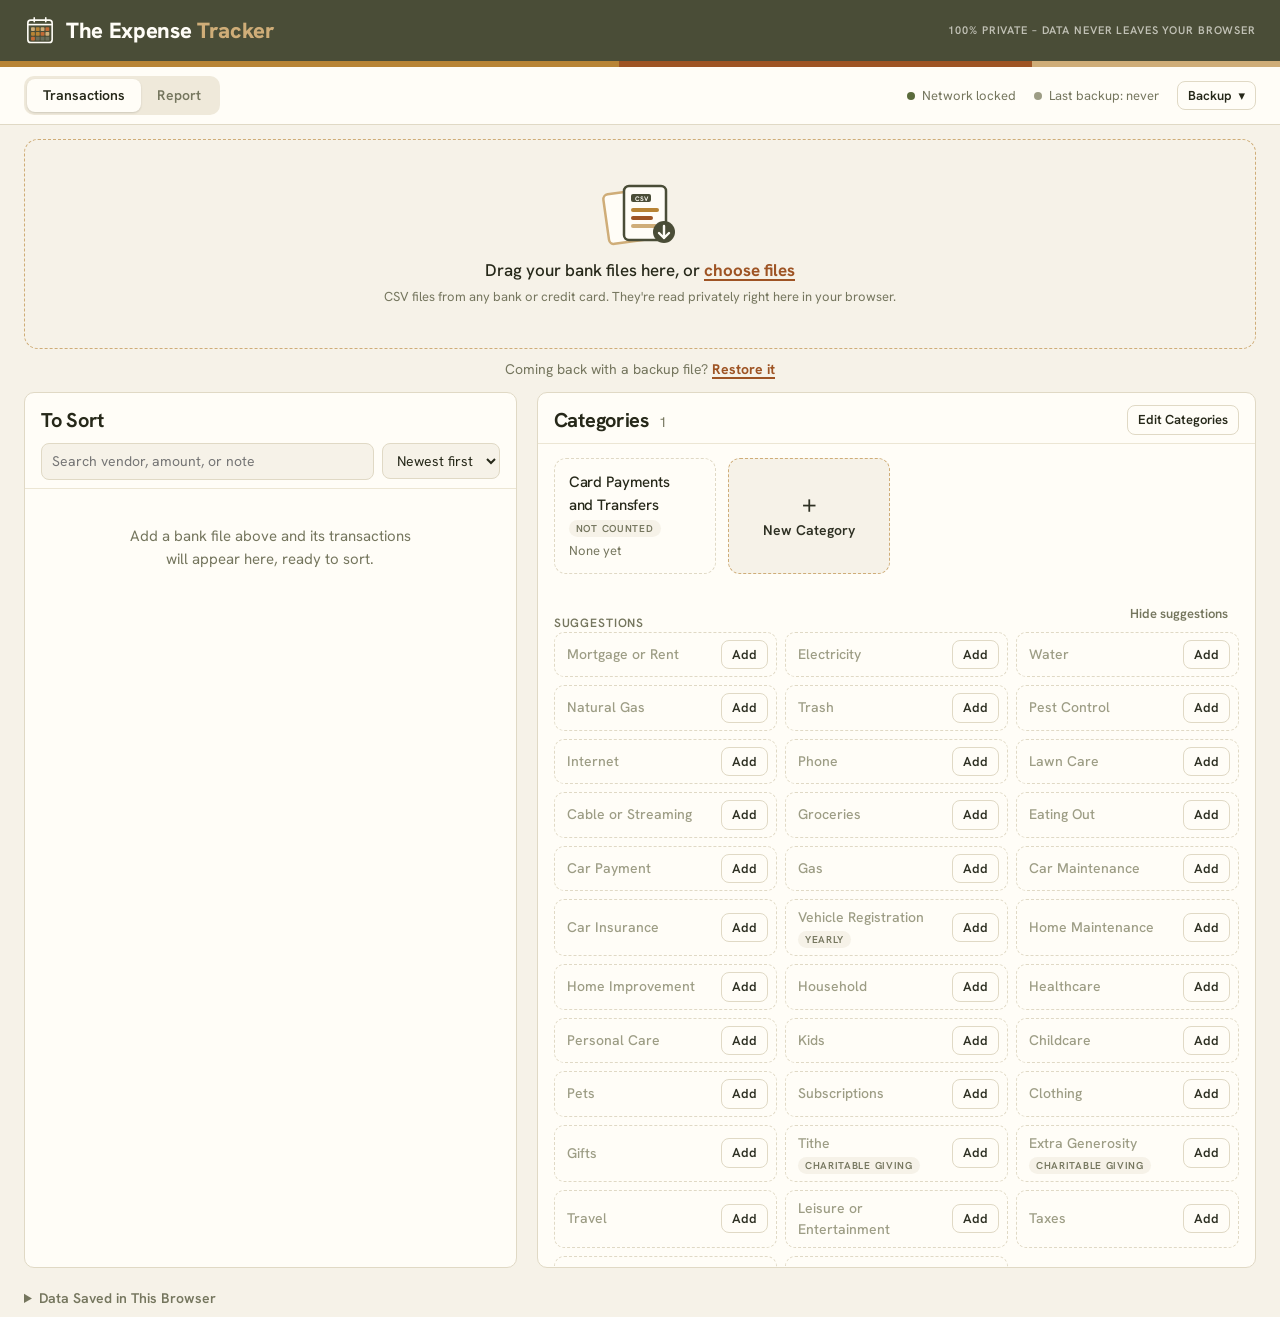
==== commit 0e6f32c7: "Add files via upload v1.4" ====
--- a/index.html
+++ b/index.html
@@ -111,6 +111,10 @@
       <div class="col-title">
         <h2 id="cats-heading">Categories</h2>
         <span class="col-count" id="cats-count"></span>
+        <div class="page-switch order-switch" id="order-switch" role="group" aria-label="Category order" hidden>
+          <button type="button" class="seg-btn" data-order="mine" aria-pressed="true">My Order</button>
+          <button type="button" class="seg-btn" data-order="az" aria-pressed="false">A–Z</button>
+        </div>
         <button type="button" class="btn btn-small edit-cats" id="edit-cats" aria-pressed="false" hidden>Edit Categories</button>
       </div>
     </div>
--- a/css/app.css
+++ b/css/app.css
@@ -548,7 +548,8 @@
 
 /* ---------- Category grid ---------- */
 .cat-scroll { overflow-y: auto; padding: 14px 16px 20px; flex: 1; min-height: 0; }
-.cat-grid { display: grid; grid-template-columns: repeat(auto-fill, minmax(150px, 1fr)); gap: 12px; }
+/* At most 4 across; fewer when the column is narrow */
+.cat-grid { display: grid; grid-template-columns: repeat(auto-fill, minmax(max(150px, calc((100% - 36px) / 4)), 1fr)); gap: 12px; }
 .cat {
   min-height: 104px; border: 1px solid var(--line); border-radius: 12px; background: var(--card);
   padding: 12px 14px; display: flex; flex-direction: column; gap: 4px; min-width: 0;
@@ -557,7 +558,7 @@
 .cat-count { margin-top: auto; color: var(--muted); font-size: 13px; font-variant-numeric: tabular-nums; }
 .cat-type {
   align-self: flex-start; font-size: 10px; text-transform: uppercase; letter-spacing: 0.07em;
-  background: var(--paper); color: var(--muted); border-radius: 999px; padding: 1px 7px; font-weight: 600; white-space: nowrap;
+  background: var(--paper); color: var(--muted); border-radius: 999px; padding: 1px 7px; font-weight: 600; max-width: 100%; overflow-wrap: anywhere;
 }
 .cat.type-income { border-color: #C9D3B2; }
 .cat.type-saving { border-color: #D9C49A; }
@@ -571,9 +572,9 @@
 .cat-form { gap: 8px; border-color: var(--olive); }
 .cat-form .inline-input, .cat-form select { width: 100%; border: 1px solid var(--line); border-radius: 7px; padding: 6px 8px; background: var(--card); font-size: 14px; }
 .type-hint { margin: 0; }
-.cat-grid.dense { grid-template-columns: repeat(auto-fill, minmax(128px, 1fr)); gap: 10px; }
+.cat-grid.dense { grid-template-columns: repeat(auto-fill, minmax(max(128px, calc((100% - 30px) / 4)), 1fr)); gap: 10px; }
 .cat-grid.dense .cat { min-height: 84px; padding: 10px 12px; }
-.cat-grid.very-dense { grid-template-columns: repeat(auto-fill, minmax(112px, 1fr)); gap: 8px; }
+.cat-grid.very-dense { grid-template-columns: repeat(auto-fill, minmax(max(112px, calc((100% - 24px) / 4)), 1fr)); gap: 8px; }
 .cat-grid.very-dense .cat { min-height: 70px; padding: 8px 10px; }
 .cat-grid.very-dense .cat-name { font-size: 14px; }
 .cat-grid.dense .cat-form, .cat-grid.very-dense .cat-form { grid-column: span 2; }
@@ -585,7 +586,7 @@
   border: 1px dashed var(--line); border-radius: 10px; padding: 7px 8px 7px 12px; color: var(--faint); background: transparent;
 }
 .sug-text { display: grid; gap: 3px; justify-items: start; min-width: 0; }
-.sug-name { font-weight: 500; font-size: 14px; }
+.sug-name { font-weight: 500; font-size: 14px; overflow-wrap: anywhere; }
 .sug .btn { color: var(--olive-deep); }
 
 /* ---------- Moving transactions ---------- */
@@ -719,6 +720,10 @@
 .report-controls .year-tabs { margin-left: auto; }
 .restore-hint { margin: 10px 2px 0; font-size: 14px; color: var(--muted); text-align: center; }
 .view-switch .seg-btn, .type-switch .seg-btn { font-size: 13px; padding: 5px 14px; }
+.order-switch { margin-left: auto; }
+.order-switch .seg-btn { font-size: 12px; padding: 4px 11px; }
+.order-switch:not([hidden]) + .edit-cats { margin-left: 10px; }
+.sel-tip { margin-left: 4px; }
 .vendor-tools { flex-basis: 100%; display: flex; flex-wrap: wrap; align-items: center; gap: 10px; }
 .vendor-search {
   flex: 0 1 280px; min-width: 0; border: 1px solid var(--line); border-radius: 8px; padding: 6px 10px; background: var(--card); font-size: 14px;
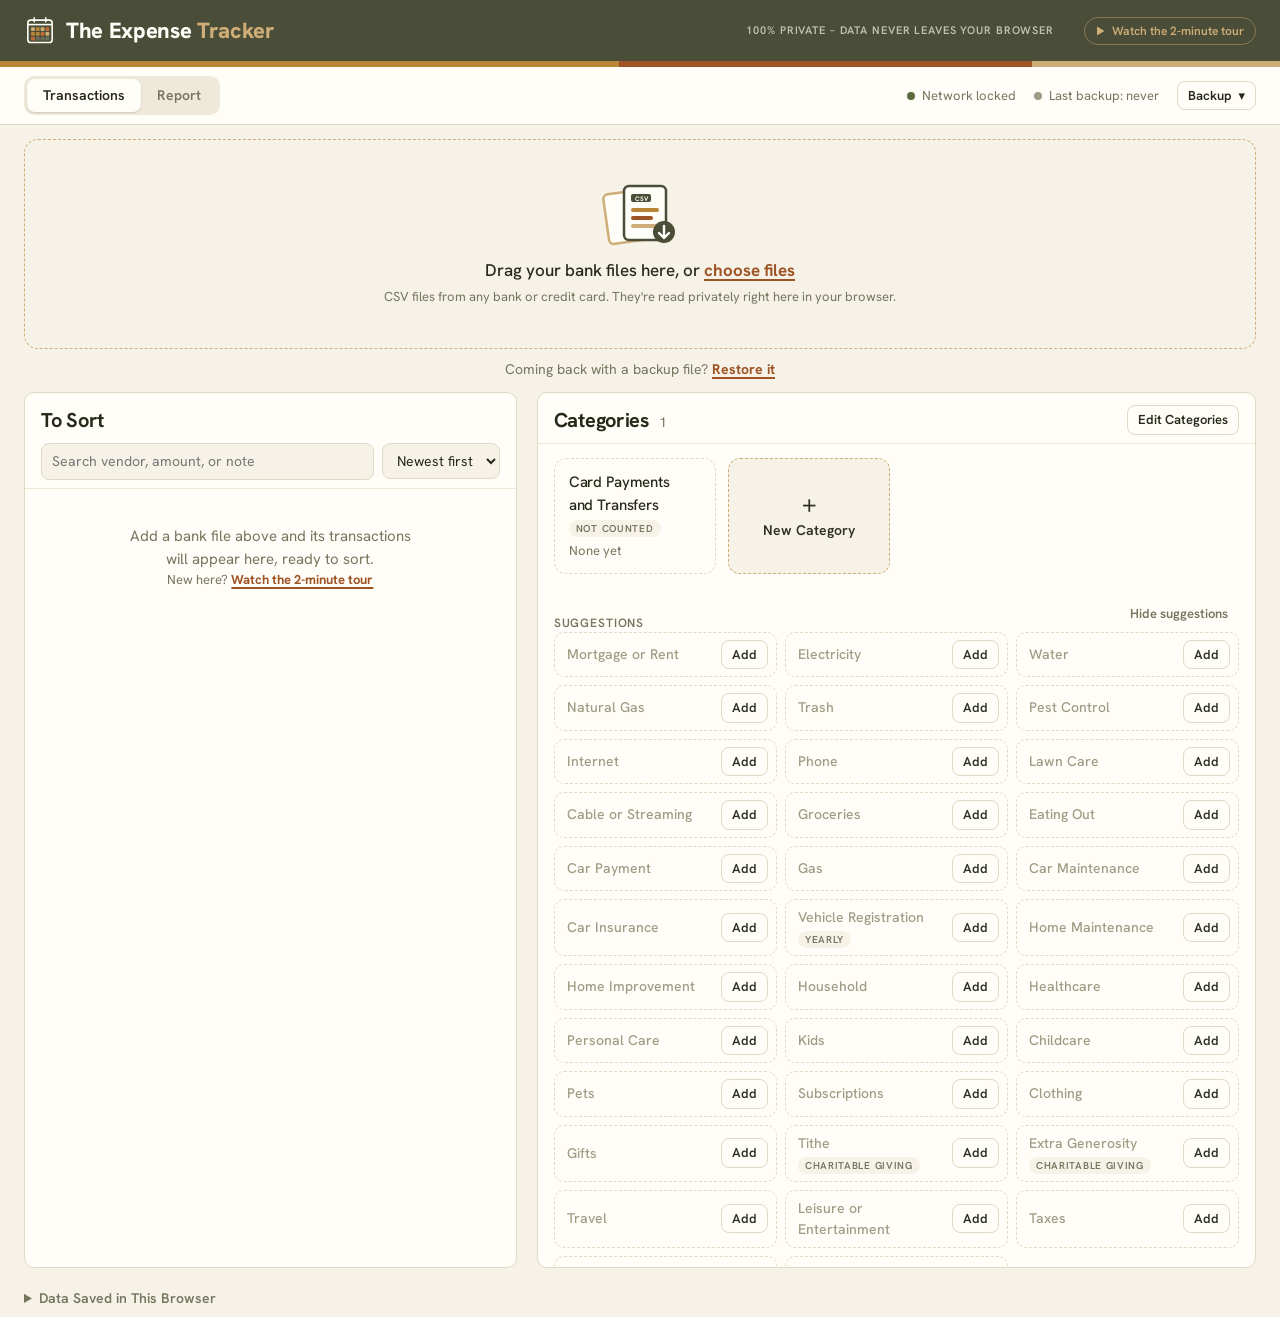
==== commit 91e9808b: "Add files via upload v2 with video" ====
--- a/index.html
+++ b/index.html
@@ -18,6 +18,7 @@
     <span class="wm-text">The Expense <span>Tracker</span></span>
   </h1>
   <p class="privacy-tag">100% private – Data never leaves your browser</p>
+  <a class="tour-link" href="tour.html" target="_blank" rel="noopener noreferrer"><svg width="12" height="12" viewBox="0 0 12 12" aria-hidden="true" focusable="false"><path d="M3 1.5 L10.5 6 L3 10.5 Z" fill="currentColor"/></svg>Watch the 2-minute tour</a>
 </header>
 <div class="ribbon" aria-hidden="true"><span class="r-ochre"></span><span class="r-rust"></span><span class="r-sand"></span></div>
 
--- a/css/app.css
+++ b/css/app.css
@@ -123,6 +123,13 @@
   color: rgba(255, 253, 247, 0.66); white-space: nowrap;
 }
 
+.tour-link {
+  margin-left: 18px; display: inline-flex; align-items: center; gap: 6px; font-size: 12px; font-weight: 600;
+  color: var(--sand); text-decoration: none; white-space: nowrap; border: 1px solid rgba(207, 173, 120, 0.45); border-radius: 999px; padding: 4px 11px 4px 9px;
+}
+.tour-link:hover { color: var(--card); border-color: var(--sand); }
+.tour-link:focus-visible { outline: 2px solid var(--sand); outline-offset: 2px; }
+
 /* Buttons */
 .btn {
   border: 1px solid var(--line);
